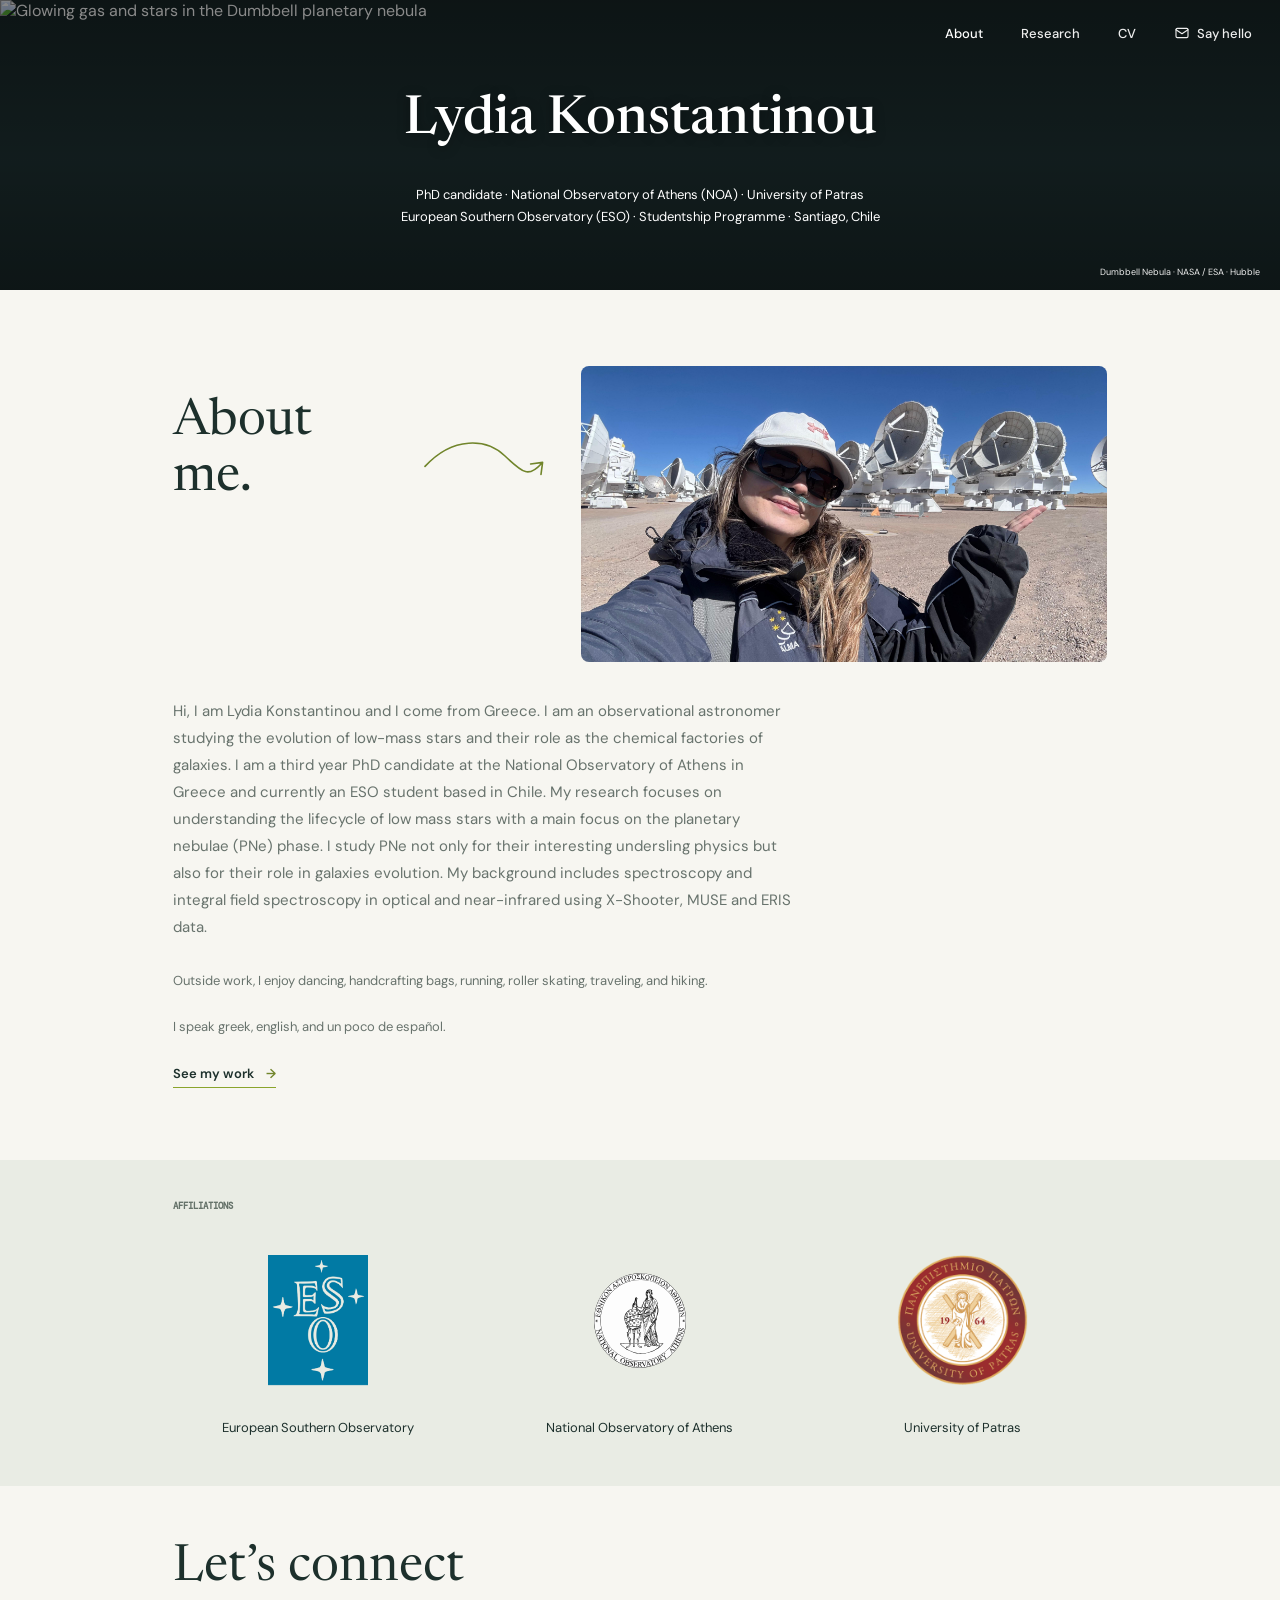
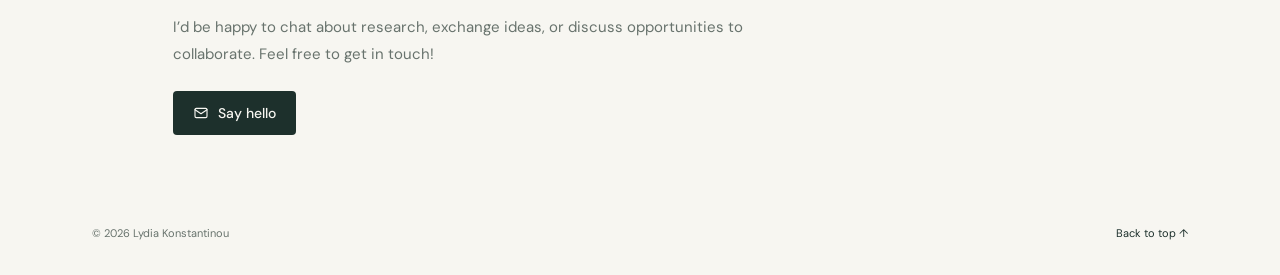
==== index.html @ 40bbfa34 "Add files via upload" ====
<!doctype html>
<html lang="en">
  <head>
    <meta charset="utf-8">
    <meta name="viewport" content="width=device-width, initial-scale=1">
    <meta name="description" content="The personal website of Lydia Konstantinou: notes, writing, and a little about me.">
    <meta name="author" content="Lydia Konstantinou">
    <title>Lydia Konstantinou — About</title>
    <link rel="preconnect" href="https://fonts.googleapis.com">
    <link rel="preconnect" href="https://fonts.gstatic.com" crossorigin>
    <link href="https://fonts.googleapis.com/css2?family=DM+Mono:wght@400;500&family=DM+Sans:wght@400;500;600;700&family=Newsreader:opsz,wght@6..72,400;6..72,500&display=swap" rel="stylesheet">
    <link rel="stylesheet" href="styles.css">
  </head>
  <body id="top" class="home-page">
    <div class="hero-banner">
      <img class="hero-photo" src="https://science.nasa.gov/wp-content/uploads/2023/04/opo0306a-jpg.webp" alt="Glowing gas and stars in the Dumbbell planetary nebula" fetchpriority="high">
    <header class="site-header">
      <a class="wordmark" href="index.html" aria-label="Lydia Konstantinou home"></a>
      <nav class="site-nav" aria-label="Main navigation">
        <a class="nav-link active" href="index.html" aria-current="page">About</a>
        <a class="nav-link" href="writing/index.html">Research</a>
        <a class="nav-link" href="cv.html">CV</a>
        <a class="nav-link email-nav-link" href="mailto:Lydia.Konstantinou@eso.org" aria-label="Say hello — email Lydia.Konstantinou@eso.org"><svg class="email-icon" viewBox="0 0 24 24" fill="none" stroke="currentColor" stroke-width="1.7" stroke-linecap="round" stroke-linejoin="round" aria-hidden="true"><rect x="3" y="5" width="18" height="14" rx="2"/><path d="m3 7 9 6 9-6"/></svg><span>Say hello</span></a>
      </nav>
    </header>
      <section class="hero-title" aria-labelledby="hero-name">
        <h1 id="hero-name">Lydia Konstantinou</h1>
        <p class="hero-affiliations">PhD candidate · National Observatory of Athens (NOA) · University of Patras</p>
        <p class="hero-affiliations">European Southern Observatory (ESO) · Studentship Programme · Santiago, Chile</p>
      </section>
      <p class="hero-credit">Dumbbell Nebula · NASA / ESA · Hubble</p>
    </div>

    <main>
      <section class="intro" aria-labelledby="intro-title">
        <div class="about-photo-row">
          <div class="about-heading">
            <h2 id="intro-title">About me.</h2>
            <svg class="portrait-arrow" viewBox="0 0 160 70" fill="none" aria-hidden="true">
              <path d="M5 43 C40 5 82 8 105 30 S135 57 151 39 M137 40 L152 38 L150 53" stroke="currentColor" stroke-width="2" stroke-linecap="round" stroke-linejoin="round"/>
            </svg>
          </div>
        <figure class="about-portrait">
          <img src="assets/lydia.jpeg" alt="Lydia Konstantinou in front of radio telescope antennas" width="4032" height="2268" loading="lazy">
        </figure>
        </div>
        <div class="intro-copy">
          <p class="intro-text">Hi, I am Lydia Konstantinou and I come from Greece.
            I am an observational astronomer studying the evolution of low-mass stars
             and their role as the chemical factories of galaxies.
            I am a third year PhD candidate at the National Observatory of Athens
             in Greece and currently an ESO student based in Chile. 
              My research focuses on understanding the lifecycle of low mass 
              stars with a main focus on the planetary nebulae (PNe) phase. I study PNe 
              not only for their interesting undersling physics but also 
              for their role in galaxies evolution.
             My background 
             includes spectroscopy and integral field spectroscopy in optical 
             and near-infrared using X-Shooter, MUSE and ERIS data.
             
          </p>
          <p class="hobbies-line">Outside work, I enjoy dancing, handcrafting bags, running, roller skating, traveling, and hiking.</p>
          <p class="hobbies-line">I speak greek, english, and <span lang="es">un poco de español</span>.</p>
          
          <a class="text-link" href="writing/index.html">See my work <span aria-hidden="true">→</span></a>
        </div>
      </section>

      <section class="affiliations" aria-labelledby="affiliations-title">
        <h2 class="section-label" id="affiliations-title">AFFILIATIONS</h2>
        <div class="affiliation-list">
          <a class="affiliation" href="https://www.eso.org/">
            <div class="affiliation-logo"><img src="assets/affiliations/eso.jpg" alt="European Southern Observatory logo" loading="lazy" width="981" height="1279"></div>
            <span>European Southern Observatory</span>
          </a>
          <a class="affiliation" href="https://www.noa.gr/en/">
            <div class="affiliation-logo"><img src="assets/affiliations/noa.svg" alt="National Observatory of Athens logo" loading="lazy"></div>
            <span>National Observatory of Athens</span>
          </a>
          <a class="affiliation" href="https://www.upatras.gr/en/">
            <div class="affiliation-logo"><img src="assets/affiliations/patras.png" alt="University of Patras logo" loading="lazy"></div>
            <span>University of Patras</span>
          </a>
        </div>
      </section>
      <section class="contact-section" aria-labelledby="contact-title">
        <h2 id="contact-title">Let’s connect</h2>
        <p>I’d be happy to chat about research, exchange ideas, or discuss opportunities to collaborate. Feel free to get in touch!</p>
        <a class="contact-button" href="mailto:Lydia.Konstantinou@eso.org" aria-label="Say hello — email Lydia.Konstantinou@eso.org"><svg class="email-icon" viewBox="0 0 24 24" fill="none" stroke="currentColor" stroke-width="1.7" stroke-linecap="round" stroke-linejoin="round" aria-hidden="true"><rect x="3" y="5" width="18" height="14" rx="2"/><path d="m3 7 9 6 9-6"/></svg><span>Say hello</span></a>
      </section>
    </main>

    <footer class="site-footer">
      <span>© 2026 Lydia Konstantinou</span>
      <a href="#top" onclick="window.scrollTo({top: 0, behavior: 'smooth'}); return false;">Back to top ↑</a>
    </footer>
  </body>
</html>
---- styles.css ----
:root {
  color-scheme: light;
  --paper: #f7f6f1;
  --ink: #1d302c;
  --muted: #68736d;
  --line: #d9ddd5;
  --accent: #d1f05a;
  --mono: "DM Mono", monospace;
  --sans: "DM Sans", sans-serif;
  --serif: "Newsreader", Georgia, serif;
}

* {
  box-sizing: border-box;
}

html {
  scroll-behavior: smooth;
}

body {
  margin: 0;
  background: var(--paper);
  color: var(--ink);
  font-family: var(--sans);
  -webkit-font-smoothing: antialiased;
}

a {
  color: inherit;
  text-decoration: none;
}

.site-header,
.site-footer {
  display: flex;
  align-items: center;
  justify-content: space-between;
  padding-inline: 7.2%;
}

.site-header {
  height: 86px;
  border-bottom: 1px solid var(--line);
}

.wordmark {
  font-size: 20px;
  font-weight: 700;
  letter-spacing: 0;
}

.wordmark span {
  color: #8aa42c;
}

.site-nav {
  display: flex;
  align-items: center;
  gap: 38px;
  height: 100%;
}

.nav-link,
.header-note {
  font-size: 13px;
  font-weight: 500;
}

.nav-link {
  display: grid;
  align-content: center;
  height: 100%;
  color: var(--muted);
}

.nav-link.active {
  color: var(--ink);
  box-shadow: inset 0 -2px var(--ink);
}

.nav-link.email-nav-link {
  display: flex;
  align-items: center;
  gap: 7px;
  white-space: nowrap;
}

.email-icon {
  width: 16px;
  height: 16px;
  flex-shrink: 0;
}

.header-note span {
  margin-left: 7px;
}

.intro {
  position: relative;
  display: grid;
  grid-template-columns: 1fr 0.92fr;
  align-items: center;
  gap: 7.5%;
  min-height: 590px;
  padding: 82px 10.2% 92px 13.5%;
  overflow: hidden;
}

.intro-copy {
  max-width: 470px;
  padding-bottom: 8px;
  animation: arrive 700ms ease-out both;
}

.eyebrow,
.section-label,
.intro-image figcaption,
.intro-index,
.writing-count {
  font-family: var(--mono);
  font-size: 10px;
  letter-spacing: 0;
  text-transform: uppercase;
}

.eyebrow {
  display: flex;
  align-items: center;
  gap: 10px;
  margin: 0 0 28px;
  color: var(--muted);
}

.status-dot {
  width: 8px;
  height: 8px;
  border-radius: 50%;
  background: #8aa42c;
  box-shadow: 0 0 0 4px #e8edda;
}

h1,
h2,
p,
figure {
  margin-top: 0;
}

.intro h1 {
  margin-bottom: 23px;
  font-family: var(--serif);
  font-size: clamp(54px, 6.3vw, 86px);
  font-weight: 400;
  line-height: 0.98;
}

.intro h1 span {
  color: #71852b;
  font-style: italic;
}

.intro-text {
  max-width: 365px;
  margin-bottom: 29px;
  color: var(--muted);
  font-size: 15px;
  line-height: 1.8;
}

.text-link {
  display: inline-flex;
  align-items: center;
  gap: 12px;
  padding-bottom: 5px;
  border-bottom: 1px solid #8aa42c;
  font-size: 13px;
  font-weight: 600;
}

.text-link span {
  color: #71852b;
  transition: transform 160ms ease;
}

.text-link:hover span {
  transform: translateX(4px);
}

.intro-image {
  position: relative;
  width: 100%;
  max-width: 500px;
  margin: 0;
  animation: arrive 700ms 120ms ease-out both;
}

.intro-image img {
  display: block;
  width: 100%;
  aspect-ratio: 1.17;
  object-fit: cover;
  object-position: center;
}

.intro-image figcaption {
  display: flex;
  justify-content: space-between;
  padding-top: 12px;
  color: var(--muted);
  font-size: 9px;
}

.intro-index {
  position: absolute;
  right: 7.2%;
  bottom: 58px;
  color: #95a098;
}

.affiliations {
  padding: 40px 13.5% 48px;
  background: #e9ece4;
}

.contact-section {
  padding: 56px 13.5%;
}

.contact-section h2 {
  margin-bottom: 20px;
  font-family: var(--serif);
  font-size: clamp(34px, 4vw, 52px);
  font-weight: 400;
}

.contact-section p {
  max-width: 620px;
  color: var(--muted);
  font-size: 15px;
  line-height: 1.8;
}

.contact-button {
  display: inline-flex;
  align-items: center;
  gap: 9px;
  margin-top: 8px;
  padding: 13px 20px;
  border-radius: 4px;
  background: var(--ink);
  color: var(--paper);
  font-size: 14px;
  font-weight: 500;
}

.contact-button:hover {
  background: #354d43;
}

.contact-emails {
  display: grid;
  gap: 12px;
  padding: 0;
  margin: 24px 0 0;
  list-style: none;
  font-size: 14px;
}

.contact-emails a {
  text-decoration: underline;
  text-decoration-color: #8aa42c;
  text-underline-offset: 5px;
  overflow-wrap: anywhere;
}

@media (max-width: 760px) {
  .contact-section {
    padding: 40px 8%;
  }
}

.affiliation-list {
  display: grid;
  grid-template-columns: repeat(3, minmax(0, 1fr));
  gap: 32px;
  margin-top: 28px;
}

.affiliation {
  display: flex;
  flex-direction: column;
  align-items: center;
  gap: 18px;
  text-align: center;
  font-size: 13px;
  line-height: 1.5;
}

.affiliation-logo {
  display: grid;
  place-items: center;
  width: 100%;
  height: 160px;
}

.affiliation-logo img {
  display: block;
  width: auto;
  height: auto;
  max-width: 100%;
  max-height: 160px;
  object-fit: contain;
}

.affiliation-logo img[src$="eso.jpg"] {
  mix-blend-mode: multiply;
}

.affiliation-logo img[src$="eso.jpg"],
.affiliation-logo img[src$="patras.png"] {
  max-height: 130px;
}

.affiliation:hover span {
  text-decoration: underline;
  text-underline-offset: 4px;
}

@media (max-width: 760px) {
  .affiliations {
    padding: 37px 8%;
  }

  .affiliation-list {
    grid-template-columns: 1fr;
    max-width: 340px;
    margin-inline: auto;
  }
}

.about-strip {
  display: grid;
  grid-template-columns: 1fr 2.5fr auto;
  align-items: center;
  gap: 6%;
  min-height: 180px;
  padding: 35px 13.5%;
  background: #e9ece4;
}

.section-label {
  margin: 0;
  color: #66736a;
  font-size: 9px;
  white-space: nowrap;
}

.about-copy {
  max-width: 570px;
  margin: 0;
  font-family: var(--serif);
  font-size: 21px;
  line-height: 1.5;
}

.round-link {
  display: grid;
  width: 42px;
  aspect-ratio: 1;
  place-items: center;
  border: 1px solid #a9b2a6;
  border-radius: 50%;
  font-size: 17px;
  transition: background 160ms ease, color 160ms ease;
}

.round-link:hover {
  background: var(--ink);
  color: var(--paper);
}

.site-footer {
  min-height: 84px;
  color: var(--muted);
  font-size: 11px;
}

.site-footer a {
  color: var(--ink);
}

.writing-main {
  max-width: 940px;
  min-height: calc(100vh - 170px);
  margin: 0 auto;
  padding: 92px 30px 100px;
}

.research-main {
  max-width: 1120px;
  margin-inline: auto;
  padding: 64px 8% 80px;
  animation: arrive 700ms ease-out both;
}

.research-section {
  padding-bottom: 40px;
  margin-bottom: 40px;
  border-bottom: 1px solid var(--line);
}

.research-section .section-label {
  margin-bottom: 18px;
}

.research-main h2 {
  margin-bottom: 22px;
  font-family: var(--serif);
  font-size: clamp(30px, 4vw, 44px);
  font-weight: 400;
  line-height: 1.15;
}

.research-copy,
.talks-list {
  max-width: 720px;
  min-height: 110px;
  color: var(--muted);
  font-size: 15px;
  line-height: 1.8;
}

.content-placeholder {
  color: var(--muted);
  font-style: italic;
}

.research-subheading {
  margin: 26px 0 10px;
  color: var(--ink);
  font-family: var(--sans);
  font-size: 16px;
  font-weight: 600;
  line-height: 1.4;
}

.research-subheading:first-child {
  margin-top: 0;
}

.talk-entry {
  padding-block: 24px;
  border-bottom: 1px solid var(--line);
}

.talks-items {
  margin: 0;
  padding-left: 22px;
}

.talks-items li {
  padding-left: 6px;
  margin-bottom: 16px;
}

.talk-meta {
  margin-bottom: 10px;
  font-family: var(--mono);
  font-size: 11px;
}

.talk-entry h3 {
  margin: 0 0 12px;
  font-family: var(--serif);
  font-size: 26px;
  font-weight: 400;
  color: var(--ink);
}

.orcid-section {
  padding: 30px;
  background: #e9ece4;
}

.orcid-section h2 {
  font-size: 28px;
}

.scientific-interests {
  padding-left: 22px;
  color: var(--muted);
  font-size: 15px;
  line-height: 1.8;
}

.scientific-interests li + li {
  margin-top: 8px;
}

.research-tools {
  display: grid;
  grid-template-columns: repeat(3, minmax(0, 1fr));
  gap: 24px;
}

.research-tool {
  margin: 0;
}

.research-tool img {
  display: block;
  width: 100%;
  aspect-ratio: 4 / 3;
  object-fit: cover;
  border-radius: 4px;
}

.research-tool:first-child img {
  object-position: center 65%;
}

.research-tool h3 {
  margin: 18px 0 8px;
  font-size: 16px;
  font-weight: 600;
}

.research-tool p {
  margin-bottom: 10px;
  color: var(--muted);
  font-size: 13px;
}

.image-credit {
  color: var(--muted);
  font-size: 10px;
  line-height: 1.5;
}

.image-credit:hover {
  text-decoration: underline;
}

@media (max-width: 760px) {
  .research-tools {
    grid-template-columns: 1fr;
    gap: 32px;
  }
}

.cv-contents {
  display: flex;
  flex-wrap: wrap;
  gap: 12px 24px;
  margin-bottom: 48px;
  font-size: 13px;
  color: var(--muted);
}

.cv-contents a:hover {
  text-decoration: underline;
}

.cv-section {
  color: var(--muted);
  font-size: 15px;
  line-height: 1.8;
  scroll-margin-top: 24px;
}

.cv-section h2,
.cv-section h3 {
  color: var(--ink);
}

.cv-section h3 {
  margin: 28px 0 10px;
  font-size: 17px;
  font-weight: 600;
  line-height: 1.4;
}

.cv-meta {
  font-size: 13px;
}

.cv-entry + .cv-entry {
  margin-top: 32px;
}

.cv-list {
  padding-left: 22px;
}

.cv-list li {
  padding-left: 4px;
  margin-bottom: 14px;
}

.writing-main .eyebrow {
  margin-bottom: 22px;
}

.writing-main h1 {
  margin-bottom: 18px;
  font-family: var(--serif);
  font-size: clamp(56px, 7vw, 84px);
  font-weight: 400;
}

.writing-lede {
  max-width: 520px;
  margin-bottom: 58px;
  color: var(--muted);
  font-size: 15px;
  line-height: 1.8;
}

.writing-list {
  border-top: 1px solid var(--line);
}

.writing-item {
  display: grid;
  grid-template-columns: 110px 1fr auto;
  align-items: center;
  gap: 26px;
  min-height: 98px;
  border-bottom: 1px solid var(--line);
}

.writing-item time,
.writing-count {
  color: var(--muted);
}

.writing-item h2 {
  margin: 0;
  font-family: var(--serif);
  font-size: 24px;
  font-weight: 400;
}

.writing-count {
  font-size: 9px;
}

.hero-banner {
  position: relative;
  isolation: isolate;
  min-height: 280px;
  background: #182728;
  color: #fff;
}

.hero-photo {
  position: absolute;
  inset: 0;
  z-index: -2;
  width: 100%;
  height: 100%;
  object-fit: cover;
  object-position: center 45%;
}

.hero-banner::before {
  content: "";
  position: absolute;
  inset: 0;
  z-index: -1;
  background: linear-gradient(180deg, rgb(0 0 0 / 48%), rgb(0 0 0 / 28%) 55%, rgb(0 0 0 / 45%));
}

.hero-banner .site-header {
  height: 66px;
  padding-inline: 28px;
  border: 0;
  gap: 30px;
}

.hero-banner .wordmark {
  font-size: 18px;
  font-weight: 400;
}

.hero-banner .site-nav {
  margin-left: auto;
}

.hero-banner .nav-link {
  color: #eee;
}

.hero-banner .nav-link.active {
  color: #fff;
  box-shadow: none;
}

.hero-title {
  padding: 24px 24px 62px;
  text-align: center;
}

.hero-title h1 {
  margin-bottom: 32px;
  font-family: var(--serif);
  font-size: clamp(38px, 4.2vw, 58px);
  font-weight: 500;
  line-height: 1.15;
  text-shadow: 0 2px 12px rgb(0 0 0 / 35%);
}

.hero-title a {
  font-size: 14px;
  font-weight: 600;
}

.hero-affiliations {
  max-width: 720px;
  margin: 0 auto;
  font-size: 13px;
  font-weight: 400;
  line-height: 1.7;
  color: #fff;
}

.hero-credit {
  position: absolute;
  right: 20px;
  bottom: 12px;
  margin: 0;
  font-size: 9px;
  color: #eee;
}

.home-page .intro {
  display: block;
  min-height: 0;
  padding: 64px 13.5%;
}

.home-page .intro-copy {
  max-width: 780px;
}

.about-photo-row {
  display: grid;
  grid-template-columns: minmax(0, 1fr) minmax(0, 1.4fr);
  align-items: start;
  gap: 32px;
  margin-bottom: 36px;
}

.about-heading {
  display: flex;
  align-items: center;
  gap: 20px;
  margin-top: 40px;
}

.portrait-arrow {
  width: clamp(80px, 10vw, 160px);
  height: 70px;
  color: #71852b;
  flex-shrink: 0;
}

.portrait-arrow[hidden] {
  display: none;
}

.about-portrait {
  margin: 12px 0 0;
}

.about-portrait img {
  display: block;
  width: 100%;
  height: auto;
  border-radius: 8px;
}

.hobbies-line {
  margin-bottom: 24px;
  color: var(--muted);
  font-size: 13px;
  line-height: 1.7;
}

.home-page .intro h2 {
  margin-bottom: 20px;
  font-family: var(--serif);
  font-size: clamp(34px, 4vw, 52px);
  font-weight: 400;
  line-height: 1.1;
}

.home-page .intro-text {
  max-width: 620px;
}

a:focus-visible {
  outline: 2px solid currentColor;
  outline-offset: 5px;
}

@media (max-width: 760px) {
  .about-photo-row {
    grid-template-columns: 1fr;
    gap: 28px;
  }

  .about-portrait {
    max-width: 480px;
    justify-self: center;
  }

  .portrait-arrow {
    transform: rotate(65deg);
  }

  .hero-banner .site-header {
    padding-inline: 6%;
    gap: 16px;
  }

  .hero-banner .wordmark {
    font-size: 15px;
  }

  .hero-banner .site-nav {
    gap: 18px;
  }

  .hero-banner .header-note {
    display: none;
  }

  .hero-title {
    padding-top: 32px;
  }

  .home-page .intro {
    padding: 48px 8%;
  }
}

@keyframes arrive {
  from { opacity: 0; transform: translateY(12px); }
  to { opacity: 1; transform: translateY(0); }
}

@media (max-width: 760px) {
  .site-header,
  .site-footer {
    padding-inline: 6%;
  }

  .site-header {
    height: 72px;
  }

  .site-nav {
    gap: 23px;
  }

  .header-note {
    font-size: 0;
  }

  .header-note span {
    font-size: 15px;
  }

  .intro {
    grid-template-columns: 1fr;
    gap: 48px;
    padding: 72px 8% 62px;
  }

  .intro h1 {
    font-size: 66px;
  }

  .intro-image {
    max-width: none;
  }

  .intro-image img {
    aspect-ratio: 1.28;
  }

  .intro-index {
    right: 8%;
    bottom: 33px;
  }

  .about-strip {
    grid-template-columns: 1fr auto;
    gap: 20px;
    padding: 37px 8%;
  }

  .about-copy {
    grid-column: 1 / -1;
    grid-row: 2;
    font-size: 19px;
  }

  .round-link {
    grid-column: 2;
    grid-row: 1;
  }

  .site-footer {
    flex-wrap: wrap;
    gap: 12px;
    padding-block: 22px;
  }

  .site-footer span:nth-child(2) {
    display: none;
  }

  .writing-main {
    min-height: calc(100vh - 142px);
    padding: 72px 8% 80px;
  }

  .writing-item {
    grid-template-columns: 78px 1fr auto;
    gap: 14px;
    min-height: 88px;
  }

  .writing-item h2 {
    font-size: 20px;
  }
}

@media (prefers-reduced-motion: reduce) {
  *, *::before, *::after {
    scroll-behavior: auto !important;
    animation-duration: 0.01ms !important;
    transition-duration: 0.01ms !important;
  }
}
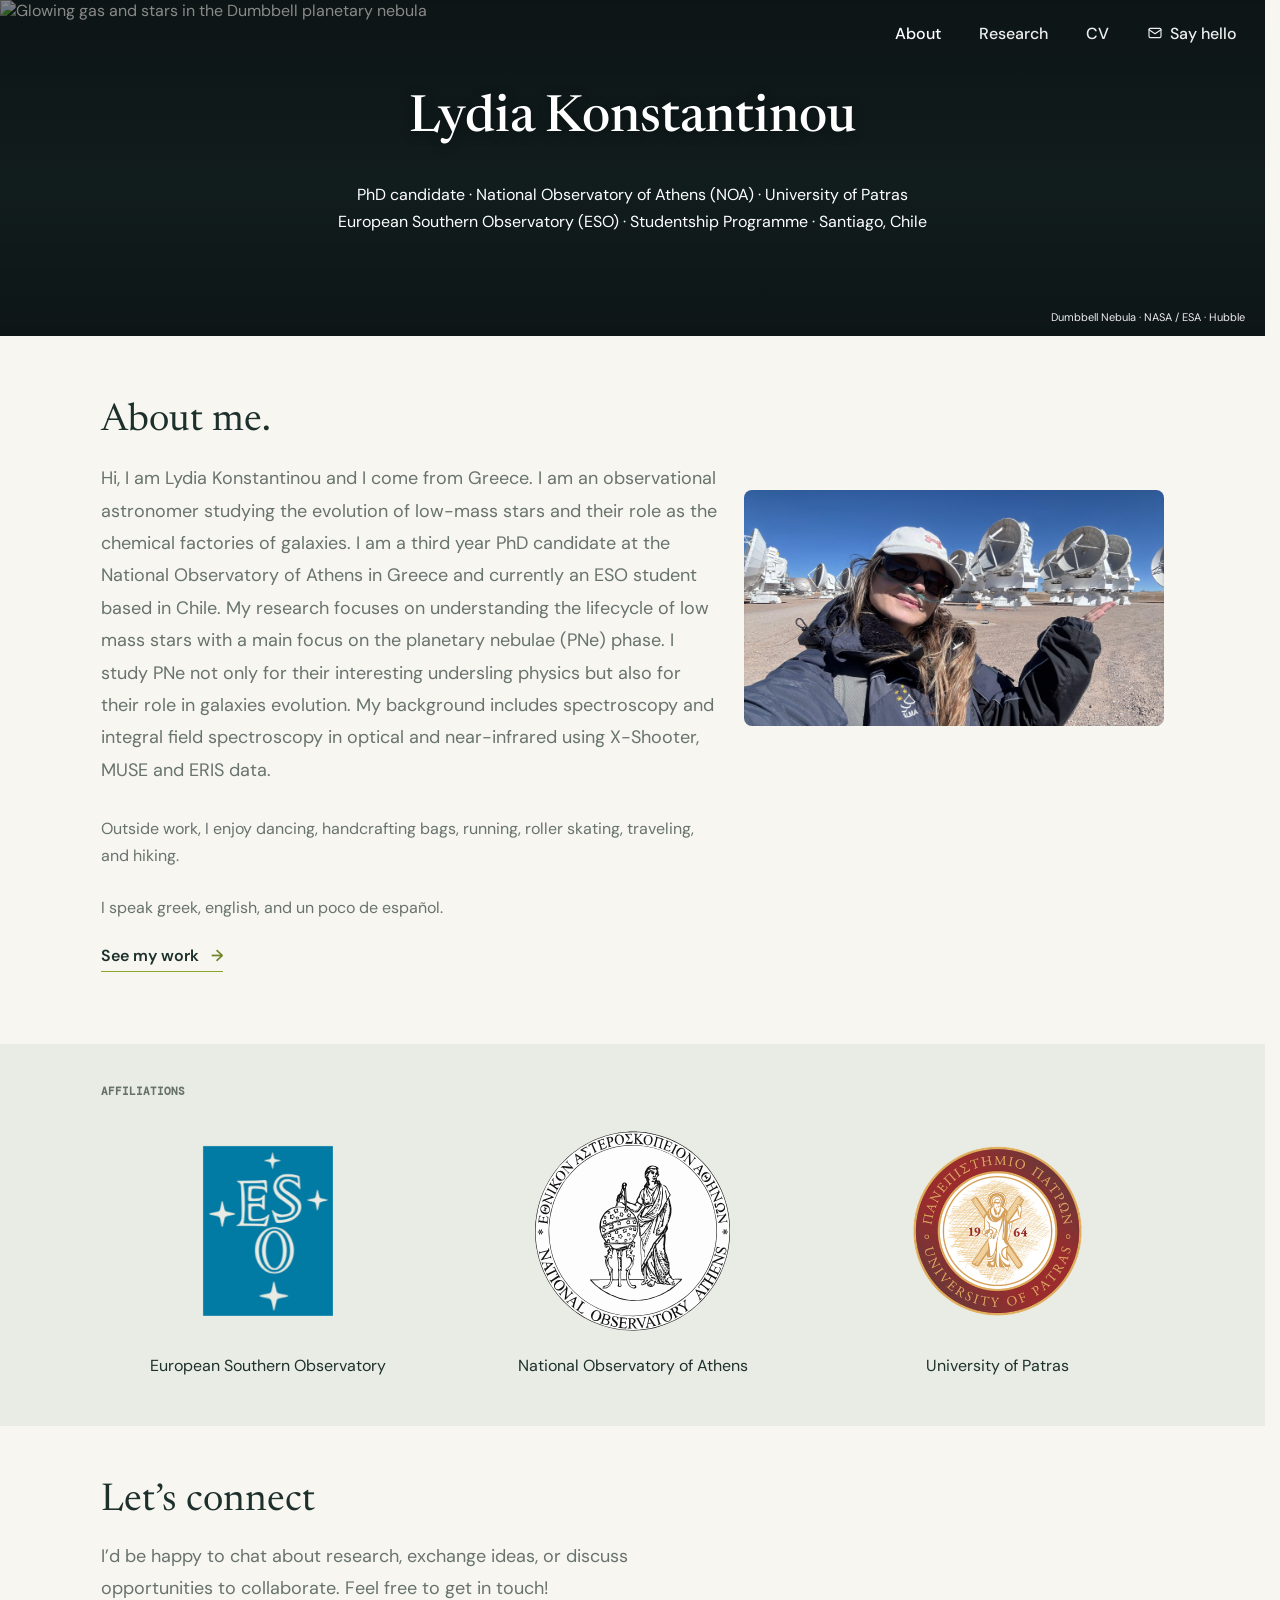
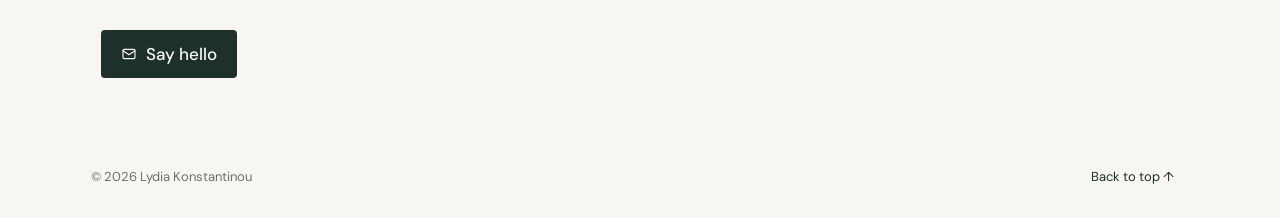
==== commit 719c3a2a: "Add files via upload" ====
--- a/index.html
+++ b/index.html
@@ -10,12 +10,12 @@
     <link rel="preconnect" href="https://fonts.gstatic.com" crossorigin>
     <link href="https://fonts.googleapis.com/css2?family=DM+Mono:wght@400;500&family=DM+Sans:wght@400;500;600;700&family=Newsreader:opsz,wght@6..72,400;6..72,500&display=swap" rel="stylesheet">
     <link rel="stylesheet" href="styles.css">
+    <script src="navigation.js" defer></script>
   </head>
   <body id="top" class="home-page">
     <div class="hero-banner">
       <img class="hero-photo" src="https://science.nasa.gov/wp-content/uploads/2023/04/opo0306a-jpg.webp" alt="Glowing gas and stars in the Dumbbell planetary nebula" fetchpriority="high">
     <header class="site-header">
-      <a class="wordmark" href="index.html" aria-label="Lydia Konstantinou home"></a>
       <nav class="site-nav" aria-label="Main navigation">
         <a class="nav-link active" href="index.html" aria-current="page">About</a>
         <a class="nav-link" href="writing/index.html">Research</a>
@@ -33,17 +33,10 @@
 
     <main>
       <section class="intro" aria-labelledby="intro-title">
-        <div class="about-photo-row">
           <div class="about-heading">
             <h2 id="intro-title">About me.</h2>
-            <svg class="portrait-arrow" viewBox="0 0 160 70" fill="none" aria-hidden="true">
-              <path d="M5 43 C40 5 82 8 105 30 S135 57 151 39 M137 40 L152 38 L150 53" stroke="currentColor" stroke-width="2" stroke-linecap="round" stroke-linejoin="round"/>
-            </svg>
           </div>
-        <figure class="about-portrait">
-          <img src="assets/lydia.jpeg" alt="Lydia Konstantinou in front of radio telescope antennas" width="4032" height="2268" loading="lazy">
-        </figure>
-        </div>
+        <div class="about-layout">
         <div class="intro-copy">
           <p class="intro-text">Hi, I am Lydia Konstantinou and I come from Greece.
             I am an observational astronomer studying the evolution of low-mass stars
@@ -63,6 +56,10 @@
           <p class="hobbies-line">I speak greek, english, and <span lang="es">un poco de español</span>.</p>
           
           <a class="text-link" href="writing/index.html">See my work <span aria-hidden="true">→</span></a>
+        </div>
+        <figure class="about-portrait">
+          <img src="assets/lydia.jpeg" alt="Lydia Konstantinou in front of radio telescope antennas" width="4032" height="2268" loading="lazy">
+        </figure>
         </div>
       </section>
 
--- a/styles.css
+++ b/styles.css
@@ -16,6 +16,7 @@
 
 html {
   scroll-behavior: smooth;
+  scrollbar-gutter: stable;
 }
 
 body {
@@ -45,7 +46,7 @@
 }
 
 .wordmark {
-  font-size: 20px;
+  font-size: 24px;
   font-weight: 700;
   letter-spacing: 0;
 }
@@ -63,7 +64,7 @@
 
 .nav-link,
 .header-note {
-  font-size: 13px;
+  font-size: 16px;
   font-weight: 500;
 }
 
@@ -119,7 +120,7 @@
 .intro-index,
 .writing-count {
   font-family: var(--mono);
-  font-size: 10px;
+  font-size: 12px;
   letter-spacing: 0;
   text-transform: uppercase;
 }
@@ -150,7 +151,7 @@
 .intro h1 {
   margin-bottom: 23px;
   font-family: var(--serif);
-  font-size: clamp(54px, 6.3vw, 86px);
+  font-size: clamp(65px, 6.3vw, 103px);
   font-weight: 400;
   line-height: 0.98;
 }
@@ -164,7 +165,7 @@
   max-width: 365px;
   margin-bottom: 29px;
   color: var(--muted);
-  font-size: 15px;
+  font-size: 18px;
   line-height: 1.8;
 }
 
@@ -174,7 +175,7 @@
   gap: 12px;
   padding-bottom: 5px;
   border-bottom: 1px solid #8aa42c;
-  font-size: 13px;
+  font-size: 16px;
   font-weight: 600;
 }
 
@@ -208,7 +209,7 @@
   justify-content: space-between;
   padding-top: 12px;
   color: var(--muted);
-  font-size: 9px;
+  font-size: 11px;
 }
 
 .intro-index {
@@ -219,25 +220,25 @@
 }
 
 .affiliations {
-  padding: 40px 13.5% 48px;
+  padding: 40px 8% 48px;
   background: #e9ece4;
 }
 
 .contact-section {
-  padding: 56px 13.5%;
+  padding: 56px 8%;
 }
 
 .contact-section h2 {
   margin-bottom: 20px;
   font-family: var(--serif);
-  font-size: clamp(34px, 4vw, 52px);
+  font-size: clamp(30px, 3vw, 40px);
   font-weight: 400;
 }
 
 .contact-section p {
   max-width: 620px;
   color: var(--muted);
-  font-size: 15px;
+  font-size: 18px;
   line-height: 1.8;
 }
 
@@ -250,7 +251,7 @@
   border-radius: 4px;
   background: var(--ink);
   color: var(--paper);
-  font-size: 14px;
+  font-size: 17px;
   font-weight: 500;
 }
 
@@ -264,7 +265,7 @@
   padding: 0;
   margin: 24px 0 0;
   list-style: none;
-  font-size: 14px;
+  font-size: 17px;
 }
 
 .contact-emails a {
@@ -293,7 +294,7 @@
   align-items: center;
   gap: 18px;
   text-align: center;
-  font-size: 13px;
+  font-size: 16px;
   line-height: 1.5;
 }
 
@@ -301,7 +302,7 @@
   display: grid;
   place-items: center;
   width: 100%;
-  height: 160px;
+  height: 210px;
 }
 
 .affiliation-logo img {
@@ -309,7 +310,7 @@
   width: auto;
   height: auto;
   max-width: 100%;
-  max-height: 160px;
+  max-height: 200px;
   object-fit: contain;
 }
 
@@ -319,7 +320,12 @@
 
 .affiliation-logo img[src$="eso.jpg"],
 .affiliation-logo img[src$="patras.png"] {
-  max-height: 130px;
+  max-height: 170px;
+}
+
+.affiliation-logo img[src$="noa.svg"] {
+  width: 200px;
+  height: 200px;
 }
 
 .affiliation:hover span {
@@ -352,7 +358,7 @@
 .section-label {
   margin: 0;
   color: #66736a;
-  font-size: 9px;
+  font-size: 11px;
   white-space: nowrap;
 }
 
@@ -360,7 +366,7 @@
   max-width: 570px;
   margin: 0;
   font-family: var(--serif);
-  font-size: 21px;
+  font-size: 25px;
   line-height: 1.5;
 }
 
@@ -371,7 +377,7 @@
   place-items: center;
   border: 1px solid #a9b2a6;
   border-radius: 50%;
-  font-size: 17px;
+  font-size: 20px;
   transition: background 160ms ease, color 160ms ease;
 }
 
@@ -383,7 +389,7 @@
 .site-footer {
   min-height: 84px;
   color: var(--muted);
-  font-size: 11px;
+  font-size: 13px;
 }
 
 .site-footer a {
@@ -398,10 +404,14 @@
 }
 
 .research-main {
-  max-width: 1120px;
+  max-width: none;
   margin-inline: auto;
   padding: 64px 8% 80px;
   animation: arrive 700ms ease-out both;
+}
+
+.research-main .research-copy {
+  max-width: none;
 }
 
 .research-section {
@@ -417,7 +427,7 @@
 .research-main h2 {
   margin-bottom: 22px;
   font-family: var(--serif);
-  font-size: clamp(30px, 4vw, 44px);
+  font-size: clamp(28px, 3vw, 38px);
   font-weight: 400;
   line-height: 1.15;
 }
@@ -427,7 +437,7 @@
   max-width: 720px;
   min-height: 110px;
   color: var(--muted);
-  font-size: 15px;
+  font-size: 18px;
   line-height: 1.8;
 }
 
@@ -440,7 +450,7 @@
   margin: 26px 0 10px;
   color: var(--ink);
   font-family: var(--sans);
-  font-size: 16px;
+  font-size: 19px;
   font-weight: 600;
   line-height: 1.4;
 }
@@ -467,13 +477,13 @@
 .talk-meta {
   margin-bottom: 10px;
   font-family: var(--mono);
-  font-size: 11px;
+  font-size: 13px;
 }
 
 .talk-entry h3 {
   margin: 0 0 12px;
   font-family: var(--serif);
-  font-size: 26px;
+  font-size: 31px;
   font-weight: 400;
   color: var(--ink);
 }
@@ -490,7 +500,7 @@
 .scientific-interests {
   padding-left: 22px;
   color: var(--muted);
-  font-size: 15px;
+  font-size: 18px;
   line-height: 1.8;
 }
 
@@ -522,19 +532,19 @@
 
 .research-tool h3 {
   margin: 18px 0 8px;
-  font-size: 16px;
+  font-size: 19px;
   font-weight: 600;
 }
 
 .research-tool p {
   margin-bottom: 10px;
   color: var(--muted);
-  font-size: 13px;
+  font-size: 16px;
 }
 
 .image-credit {
   color: var(--muted);
-  font-size: 10px;
+  font-size: 12px;
   line-height: 1.5;
 }
 
@@ -554,7 +564,7 @@
   flex-wrap: wrap;
   gap: 12px 24px;
   margin-bottom: 48px;
-  font-size: 13px;
+  font-size: 16px;
   color: var(--muted);
 }
 
@@ -564,7 +574,7 @@
 
 .cv-section {
   color: var(--muted);
-  font-size: 15px;
+  font-size: 18px;
   line-height: 1.8;
   scroll-margin-top: 24px;
 }
@@ -576,13 +586,13 @@
 
 .cv-section h3 {
   margin: 28px 0 10px;
-  font-size: 17px;
+  font-size: 20px;
   font-weight: 600;
   line-height: 1.4;
 }
 
 .cv-meta {
-  font-size: 13px;
+  font-size: 16px;
 }
 
 .cv-entry + .cv-entry {
@@ -605,7 +615,7 @@
 .writing-main h1 {
   margin-bottom: 18px;
   font-family: var(--serif);
-  font-size: clamp(56px, 7vw, 84px);
+  font-size: clamp(67px, 7vw, 101px);
   font-weight: 400;
 }
 
@@ -613,7 +623,7 @@
   max-width: 520px;
   margin-bottom: 58px;
   color: var(--muted);
-  font-size: 15px;
+  font-size: 18px;
   line-height: 1.8;
 }
 
@@ -638,12 +648,12 @@
 .writing-item h2 {
   margin: 0;
   font-family: var(--serif);
-  font-size: 24px;
+  font-size: 29px;
   font-weight: 400;
 }
 
 .writing-count {
-  font-size: 9px;
+  font-size: 11px;
 }
 
 .hero-banner {
@@ -680,7 +690,7 @@
 }
 
 .hero-banner .wordmark {
-  font-size: 18px;
+  font-size: 22px;
   font-weight: 400;
 }
 
@@ -698,6 +708,7 @@
 }
 
 .hero-title {
+  min-height: 270px;
   padding: 24px 24px 62px;
   text-align: center;
 }
@@ -705,21 +716,21 @@
 .hero-title h1 {
   margin-bottom: 32px;
   font-family: var(--serif);
-  font-size: clamp(38px, 4.2vw, 58px);
+  font-size: clamp(38px, 4vw, 54px);
   font-weight: 500;
   line-height: 1.15;
   text-shadow: 0 2px 12px rgb(0 0 0 / 35%);
 }
 
 .hero-title a {
-  font-size: 14px;
+  font-size: 17px;
   font-weight: 600;
 }
 
 .hero-affiliations {
   max-width: 720px;
   margin: 0 auto;
-  font-size: 13px;
+  font-size: 16px;
   font-weight: 400;
   line-height: 1.7;
   color: #fff;
@@ -730,23 +741,23 @@
   right: 20px;
   bottom: 12px;
   margin: 0;
-  font-size: 9px;
+  font-size: 11px;
   color: #eee;
 }
 
 .home-page .intro {
   display: block;
   min-height: 0;
-  padding: 64px 13.5%;
+  padding: 64px 8%;
 }
 
 .home-page .intro-copy {
-  max-width: 780px;
+  max-width: 100%;
 }
 
 .about-photo-row {
   display: grid;
-  grid-template-columns: minmax(0, 1fr) minmax(0, 1.4fr);
+  grid-template-columns: minmax(0, 440px) minmax(0, 400px);
   align-items: start;
   gap: 32px;
   margin-bottom: 36px;
@@ -754,14 +765,51 @@
 
 .about-heading {
   display: flex;
+  min-width: 0;
   align-items: center;
   gap: 20px;
-  margin-top: 40px;
+  margin-top: 0;
+  max-width: 1100px;
+  margin-inline: auto;
+  padding-right: 340px;
+}
+
+.about-layout {
+  display: grid;
+  grid-template-columns: minmax(0, 1fr) minmax(0, 420px);
+  align-items: start;
+  gap: 20px;
+  max-width: 1100px;
+  margin-inline: auto;
+}
+
+.about-layout .about-portrait {
+  margin-top: 28px;
+}
+
+.about-layout .intro-copy {
+  min-width: 0;
+}
+
+@media (max-width: 760px) {
+  .about-layout {
+    grid-template-columns: 1fr;
+    gap: 24px;
+  }
+
+  .about-layout .about-portrait {
+    justify-self: center;
+  }
 }
 
 .portrait-arrow {
-  width: clamp(80px, 10vw, 160px);
-  height: 70px;
+  width: 0;
+  min-width: 60px;
+  height: 90px;
+  margin-bottom: 0;
+  position: relative;
+  z-index: 1;
+  flex: 1;
   color: #71852b;
   flex-shrink: 0;
 }
@@ -772,6 +820,9 @@
 
 .about-portrait {
   margin: 12px 0 0;
+  width: 100%;
+  max-width: 420px;
+  justify-self: end;
 }
 
 .about-portrait img {
@@ -784,20 +835,20 @@
 .hobbies-line {
   margin-bottom: 24px;
   color: var(--muted);
-  font-size: 13px;
+  font-size: 16px;
   line-height: 1.7;
 }
 
 .home-page .intro h2 {
   margin-bottom: 20px;
   font-family: var(--serif);
-  font-size: clamp(34px, 4vw, 52px);
+  font-size: clamp(30px, 3vw, 40px);
   font-weight: 400;
   line-height: 1.1;
 }
 
 .home-page .intro-text {
-  max-width: 620px;
+  max-width: 960px;
 }
 
 a:focus-visible {
@@ -812,12 +863,16 @@
   }
 
   .about-portrait {
-    max-width: 480px;
+    max-width: 420px;
     justify-self: center;
   }
 
   .portrait-arrow {
-    transform: rotate(65deg);
+    display: none;
+  }
+
+  .about-heading {
+    padding-right: 0;
   }
 
   .hero-banner .site-header {
@@ -826,7 +881,7 @@
   }
 
   .hero-banner .wordmark {
-    font-size: 15px;
+    font-size: 18px;
   }
 
   .hero-banner .site-nav {
@@ -847,8 +902,13 @@
 }
 
 @keyframes arrive {
-  from { opacity: 0; transform: translateY(12px); }
+  from { opacity: 1; transform: translateY(6px); }
   to { opacity: 1; transform: translateY(0); }
+}
+
+.navigated-page .intro-copy,
+.navigated-page .research-main {
+  animation: none;
 }
 
 @media (max-width: 760px) {
@@ -870,7 +930,7 @@
   }
 
   .header-note span {
-    font-size: 15px;
+    font-size: 18px;
   }
 
   .intro {
@@ -880,7 +940,7 @@
   }
 
   .intro h1 {
-    font-size: 66px;
+    font-size: 79px;
   }
 
   .intro-image {
@@ -905,7 +965,7 @@
   .about-copy {
     grid-column: 1 / -1;
     grid-row: 2;
-    font-size: 19px;
+    font-size: 23px;
   }
 
   .round-link {
@@ -935,7 +995,7 @@
   }
 
   .writing-item h2 {
-    font-size: 20px;
+    font-size: 24px;
   }
 }
 
@@ -946,3 +1006,18 @@
     transition-duration: 0.01ms !important;
   }
 }
+
+@media (min-width: 761px) and (max-width: 1000px) {
+  .about-photo-row {
+    grid-template-columns: minmax(0, 1fr) minmax(0, 340px);
+    gap: 20px;
+  }
+
+  .about-heading {
+    gap: 12px;
+  }
+
+  .portrait-arrow {
+    width: 80px;
+  }
+}
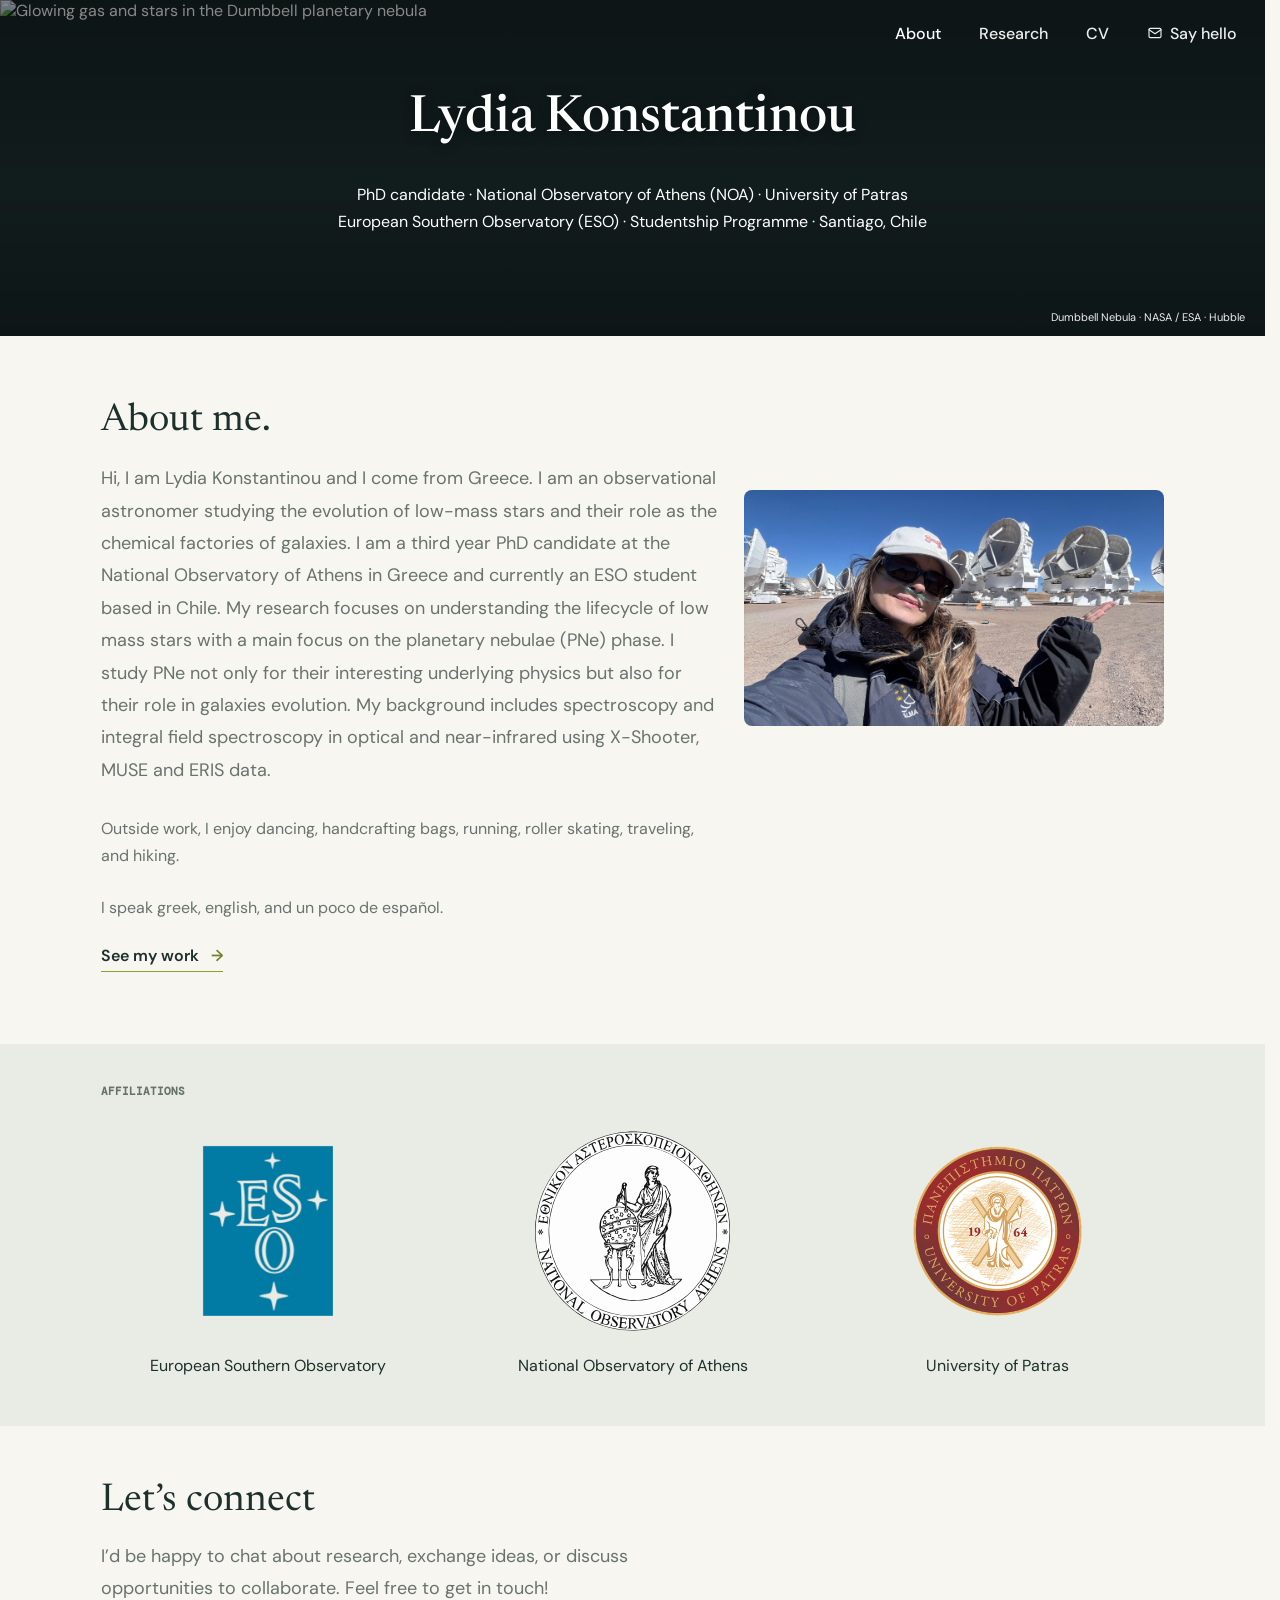
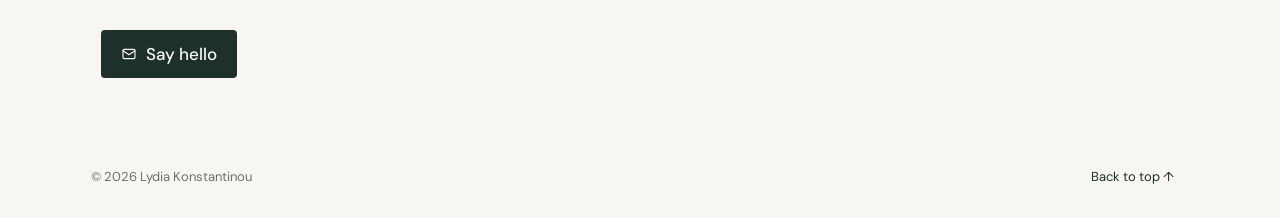
==== commit b6478977: "Add files via upload" ====
--- a/index.html
+++ b/index.html
@@ -20,7 +20,7 @@
         <a class="nav-link active" href="index.html" aria-current="page">About</a>
         <a class="nav-link" href="writing/index.html">Research</a>
         <a class="nav-link" href="cv.html">CV</a>
-        <a class="nav-link email-nav-link" href="mailto:Lydia.Konstantinou@eso.org" aria-label="Say hello — email Lydia.Konstantinou@eso.org"><svg class="email-icon" viewBox="0 0 24 24" fill="none" stroke="currentColor" stroke-width="1.7" stroke-linecap="round" stroke-linejoin="round" aria-hidden="true"><rect x="3" y="5" width="18" height="14" rx="2"/><path d="m3 7 9 6 9-6"/></svg><span>Say hello</span></a>
+        <a class="nav-link email-nav-link" href="mailto:lydiakonst@gmail.com" aria-label="Say hello — email lydiakonst@gmail.com" target="_blank" rel="noopener noreferrer"><svg class="email-icon" viewBox="0 0 24 24" fill="none" stroke="currentColor" stroke-width="1.7" stroke-linecap="round" stroke-linejoin="round" aria-hidden="true"><rect x="3" y="5" width="18" height="14" rx="2"/><path d="m3 7 9 6 9-6"/></svg><span>Say hello</span></a>
       </nav>
     </header>
       <section class="hero-title" aria-labelledby="hero-name">
@@ -45,7 +45,7 @@
              in Greece and currently an ESO student based in Chile. 
               My research focuses on understanding the lifecycle of low mass 
               stars with a main focus on the planetary nebulae (PNe) phase. I study PNe 
-              not only for their interesting undersling physics but also 
+              not only for their interesting underlying physics but also 
               for their role in galaxies evolution.
              My background 
              includes spectroscopy and integral field spectroscopy in optical 
@@ -83,7 +83,7 @@
       <section class="contact-section" aria-labelledby="contact-title">
         <h2 id="contact-title">Let’s connect</h2>
         <p>I’d be happy to chat about research, exchange ideas, or discuss opportunities to collaborate. Feel free to get in touch!</p>
-        <a class="contact-button" href="mailto:Lydia.Konstantinou@eso.org" aria-label="Say hello — email Lydia.Konstantinou@eso.org"><svg class="email-icon" viewBox="0 0 24 24" fill="none" stroke="currentColor" stroke-width="1.7" stroke-linecap="round" stroke-linejoin="round" aria-hidden="true"><rect x="3" y="5" width="18" height="14" rx="2"/><path d="m3 7 9 6 9-6"/></svg><span>Say hello</span></a>
+        <a class="contact-button" href="mailto:lydiakonst@gmail.com" aria-label="Say hello — email lydiakonst@gmail.com" target="_blank" rel="noopener noreferrer"><svg class="email-icon" viewBox="0 0 24 24" fill="none" stroke="currentColor" stroke-width="1.7" stroke-linecap="round" stroke-linejoin="round" aria-hidden="true"><rect x="3" y="5" width="18" height="14" rx="2"/><path d="m3 7 9 6 9-6"/></svg><span>Say hello</span></a>
       </section>
     </main>
 
